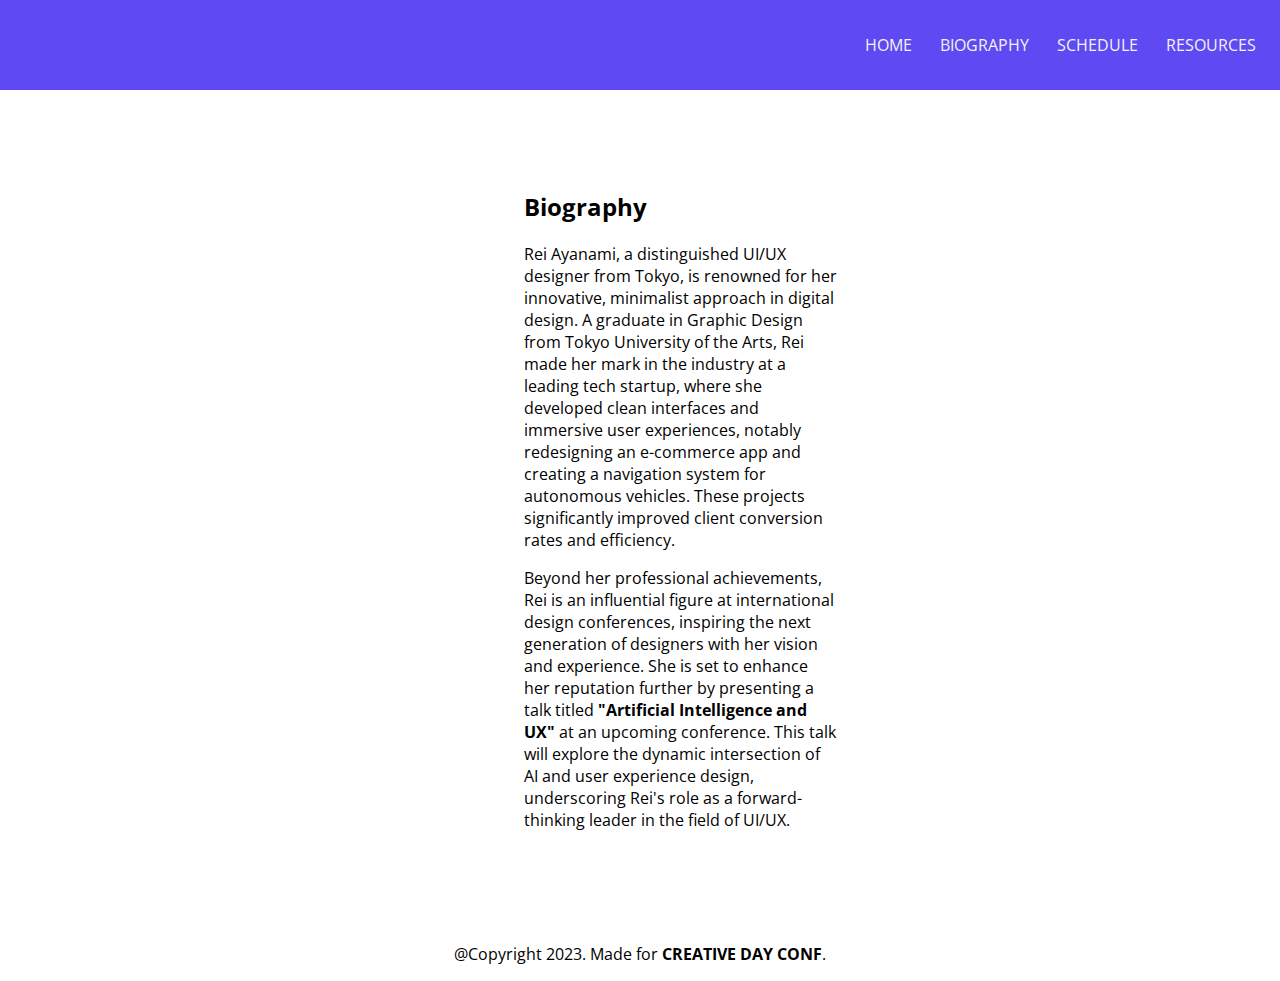
==== bio.html @ 6f95d603 "Add files via upload" ====
<!DOCTYPE html>
<html lang="en">
<head>
  <meta charset="UTF-8">
  <meta name="viewport" content="width=device-width, initial-scale=1.0">
  <title>Creative Day Conf</title>
  <link rel="preconnect" href="https://fonts.googleapis.com">
  <link rel="preconnect" href="https://fonts.gstatic.com" crossorigin>
  <link href="https://fonts.googleapis.com/css2?family=Barlow+Semi+Condensed:wght@800&family=Open+Sans:wght@300;400;700;800&display=swap" rel="stylesheet">
  <link rel="stylesheet" href="style.css">
</head>
<body>
  <header>
    <img src="./images/logo.svg" alt="" class="logo">
    <nav class="menu">
      <a href="/">Home</a>
      <a href="/bio.html">Biography</a>
      <a href="/schedule.html">Schedule</a>
      <a href="/resources.html">Resources</a>
    </nav>
  </header>
  <section class="bio">
    <div class="bio-left">
      <img src="./images/rei-bio.png" alt="" class="photo">
      <img src="./images/tags-circle.svg" alt="" class="circle">
    </div>
    <div class="bio-right">
      <h2>Biography</h2>
      <p>
        Rei Ayanami, a distinguished UI/UX designer from Tokyo, is renowned for her innovative, minimalist approach in digital design. A graduate in Graphic Design from Tokyo University of the Arts, Rei made her mark in the industry at a leading tech startup, where she developed clean interfaces and immersive user experiences, notably redesigning an e-commerce app and creating a navigation system for autonomous vehicles. These projects significantly improved client conversion rates and efficiency.
      </p>
      <p>
        Beyond her professional achievements, Rei is an influential figure at international design conferences, inspiring the next generation of designers with her vision and experience. She is set to enhance her reputation further by presenting a talk titled <strong><a href="./featured.html">"Artificial Intelligence and UX"</a></strong> at an upcoming conference. This talk will explore the dynamic intersection of AI and user experience design, underscoring Rei's role as a forward-thinking leader in the field of UI/UX.
      </p>
    </div> 
  </section>
  <div class="bio-circle">
    <img src="./images/tags-circle.svg" alt="" class="circle">
  </div>
  <footer>
    <p>
      @Copyright 2023. Made for <strong>CREATIVE DAY CONF</strong>.
    </p>
  </footer>
</body>
</html>
---- style.css ----
body {
  font-family: 'Open Sans', sans-serif;
  font-size: 16px;
  margin: 0;
}

header {
  background-color: #5F49F2;
  display: flex;
  align-items: center;
  justify-content: space-between;
  height: 58px;
}

header .logo {
  margin-left: 24px;
  width: 104px;
}

header .menu a {
  color: #F2F2F2;
  margin-right: 24px;
  text-transform: uppercase;
  text-decoration: none;
}

#splash {
  height: 100%;
}

.hero {
  background-color: #5F49F2;
  display: flex;
  align-items: center;
  justify-content: space-around;
  height: calc(100% - 58px);
}

.hero-p-left p {
  color: #F2F2F2;
  font-weight: 700;
  transform: rotate(270deg) translateY(-50%);
  text-transform: uppercase;
}

.hero-p-right p {
  color: #F2F2F2;
  font-weight: 700;
  transform: rotate(450deg) translateY(-50%);
  text-transform: uppercase;
}

.hero-content {
  display: flex;
  flex-direction: column;
  align-items: center;
}

.hero-content-left .circle {
  display: none;
}

.hero-content-left h1 {
  color: #F2F2F2;
  font-family: 'Barlow Semi Condensed', sans-serif;
  font-size: 56px;
  text-transform: uppercase;
  font-weight: 800;
  margin: 0;
  margin-bottom: 16px;
}

.hero-content-left p {
  color: #F2F2F2;
  font-family: 'Barlow Semi Condensed', sans-serif;
  font-size: 24px;
  text-transform: uppercase;
  font-weight: 800;
  margin: 0;
  margin-bottom: 8px;
}

.hero-content-right img {
  width: 234px;
}

.circle {
  width: 200px;
}

footer {
  display: flex;
  justify-content: center;
}

footer p {
  max-width: 241px;
  text-align: center;
}

.bio {
  align-items: center;
  display: flex;
  flex-direction: column;
  margin-top: 40px;
}

.bio-left .photo {
  width: 234px;
}

.bio-left .circle {
  display: none;
}

.bio-right p {
  max-width: 313px;
}

.bio-right p a {
  color: black;
  text-decoration: none;
}

.bio-circle {
  margin: 16px auto;
  text-align: center;
}

.featured {
  align-items: center;
  display: flex;
  flex-direction: column;
  margin-top: 40px;
}

.featured-left .photo {
  width: 234px;
}

.featured-left .circle {
  display: none;
}

.featured-right p {
  max-width: 313px;
}

.featured-right .featured-images {
  text-align: center;
}

.featured-circle {
  margin: 16px auto;
  text-align: center;
}

.schedule {
  align-items: center;
  display: flex;
  flex-direction: column;
  margin: 80px auto;
}

.schedule-title {
  position: relative;
}

.schedule-title .circle {
  display: none;
}

.schedule-title h1 {
  font-family: 'Barlow Semi Condensed', sans-serif;
  text-transform: uppercase;
}

.schedule-circle {
  margin: 16px auto;
  text-align: center;
}

.schedule-list {
  max-width: 313px;
}

.schedule-list ul {
  margin: 0;
  padding: 0;
  list-style: none;
}

.resources {
  align-items: center;
  display: flex;
  flex-direction: column;
  margin: 80px auto;
}

.resources-title {
  position: relative;
}

.resources-title h1 {
  font-family: 'Barlow Semi Condensed', sans-serif;
  text-transform: uppercase;
}

.resources-title .circle {
  display: none;
}

.resources-content .resource {
  margin-bottom: 40px;
  max-width: 300px;
}

.resources-content .resource a {
  color: black;
  text-decoration: none;
}

.resources-content .resource h3 {
  margin: 0;
}

.resources-circle {
  margin: 16px auto;
  text-align: center;
}

@media only screen and (min-width: 600px) {
  .hero-content-right img {
    width: auto;
  }

  footer p {
    max-width: 100%;
  }

  .bio-circle {
    display: none;
  }

  .featured-circle {
    display: none;
  }

  .schedule-circle {
    display: none;
  }

  .schedule-title h1 {
    font-size: 80px;
  }

  .schedule-title .circle {
    display: block;
    position: absolute;
    top: 6px;
    left: -43px;
  }

  .schedule-list {
    display: flex;
    max-width: 1100px;
  }

  .schedule-list ul {
    margin-right: 40px;
  }

  .resources-circle {
    display: none;
  }

  .resources-title h1 {
    font-size: 80px;
  }

  .resources-title .circle {
    display: block;
    position: absolute;
    top: 6px;
    left: -43px;
  }

  .resources-content {
    display: flex;
    flex-wrap: wrap;
    max-width: 628px;
  }

  .resources-content .resource {
    margin-right: 10px;
  }
}

@media only screen and (min-width: 1200px) {
  header {
    height: 90px;
  }

  .hero-content {
    flex-direction: row;
    justify-content: center;
    max-width: 1100px;
  }

  .hero-content-left .circle {
    display: block;
    margin-bottom: -150px;
    margin-left: -111px;
  }

  .hero-content-left h1 {
    font-size: 160px;
  }

  .bio {
    flex-direction: row;
    justify-content: center;
    max-width: 1100px;
    margin: 80px auto;
    position: relative;
  }

  .bio-left .photo {
    margin-right: 80px;
    width: auto;
  }

  .bio-left .circle {
    display: block;
    position: absolute;
    top: -33px;
    left: 73px;
  }

  .featured {
    flex-direction: row;
    align-items: flex-start;
    justify-content: center;
    max-width: 1100px;
    margin: 80px auto;
    position: relative;
  }

  .featured-left .photo {
    margin-right: 80px;
    width: auto;
  }

  .featured-left .circle {
    display: block;
    position: absolute;
    top: -48px;
    left: 15px;
  }

  .featured-right p {
    max-width: 434px;
  }
}
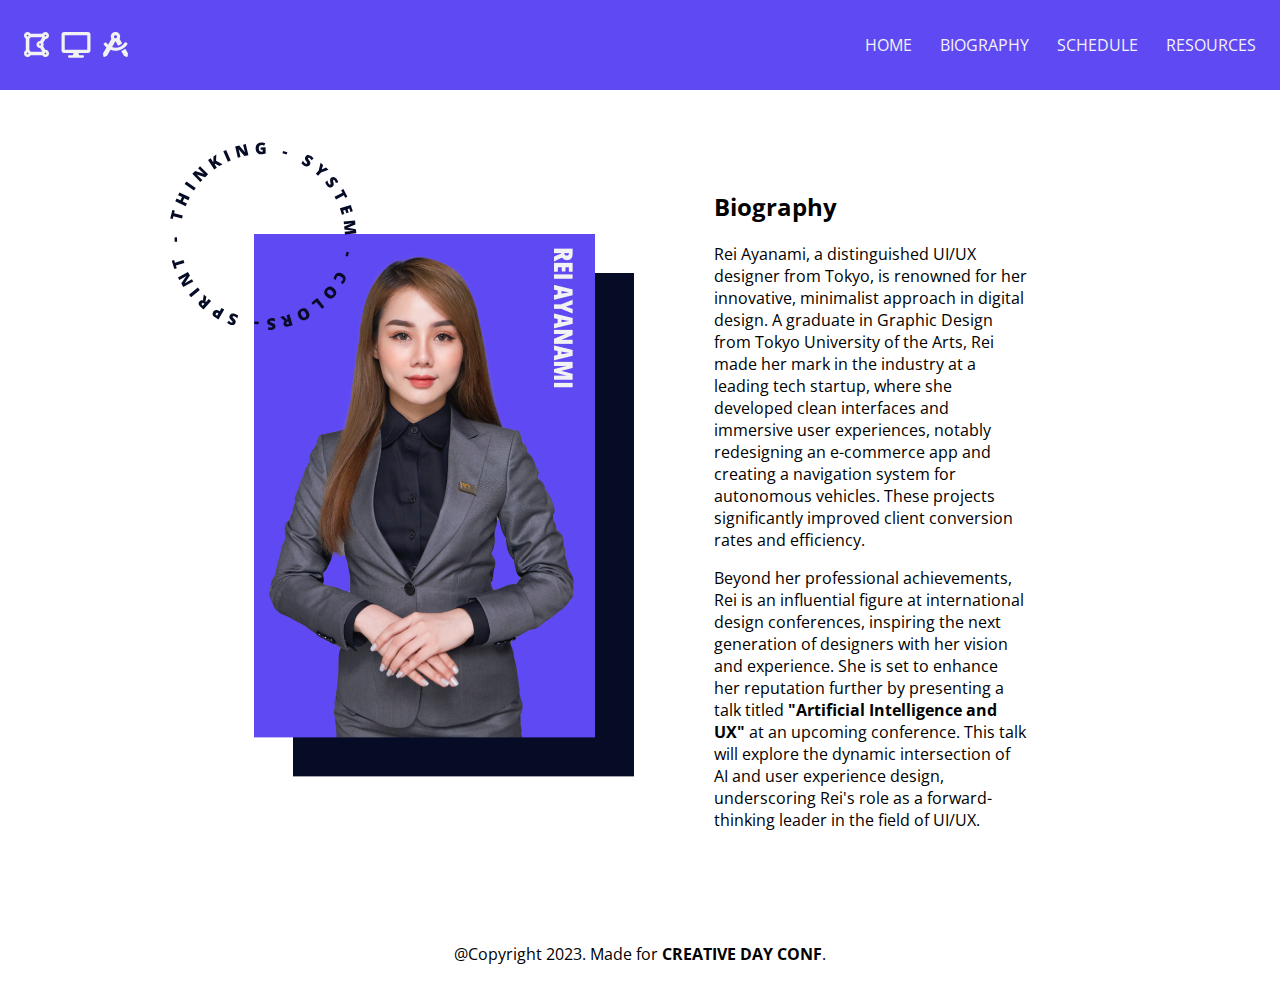
==== commit eaf0ea38: "Update bio.html" ====
--- a/bio.html
+++ b/bio.html
@@ -14,9 +14,9 @@
     <img src="./images/logo.svg" alt="" class="logo">
     <nav class="menu">
       <a href="/">Home</a>
-      <a href="/bio.html">Biography</a>
-      <a href="/schedule.html">Schedule</a>
-      <a href="/resources.html">Resources</a>
+      <a href="/conference/bio.html">Biography</a>
+      <a href="/conference/schedule.html">Schedule</a>
+      <a href="/conference/resources.html">Resources</a>
     </nav>
   </header>
   <section class="bio">
@@ -30,7 +30,7 @@
         Rei Ayanami, a distinguished UI/UX designer from Tokyo, is renowned for her innovative, minimalist approach in digital design. A graduate in Graphic Design from Tokyo University of the Arts, Rei made her mark in the industry at a leading tech startup, where she developed clean interfaces and immersive user experiences, notably redesigning an e-commerce app and creating a navigation system for autonomous vehicles. These projects significantly improved client conversion rates and efficiency.
       </p>
       <p>
-        Beyond her professional achievements, Rei is an influential figure at international design conferences, inspiring the next generation of designers with her vision and experience. She is set to enhance her reputation further by presenting a talk titled <strong><a href="./featured.html">"Artificial Intelligence and UX"</a></strong> at an upcoming conference. This talk will explore the dynamic intersection of AI and user experience design, underscoring Rei's role as a forward-thinking leader in the field of UI/UX.
+        Beyond her professional achievements, Rei is an influential figure at international design conferences, inspiring the next generation of designers with her vision and experience. She is set to enhance her reputation further by presenting a talk titled <strong><a href="./conference/featured.html">"Artificial Intelligence and UX"</a></strong> at an upcoming conference. This talk will explore the dynamic intersection of AI and user experience design, underscoring Rei's role as a forward-thinking leader in the field of UI/UX.
       </p>
     </div> 
   </section>
@@ -43,4 +43,4 @@
     </p>
   </footer>
 </body>
-</html>+</html>
